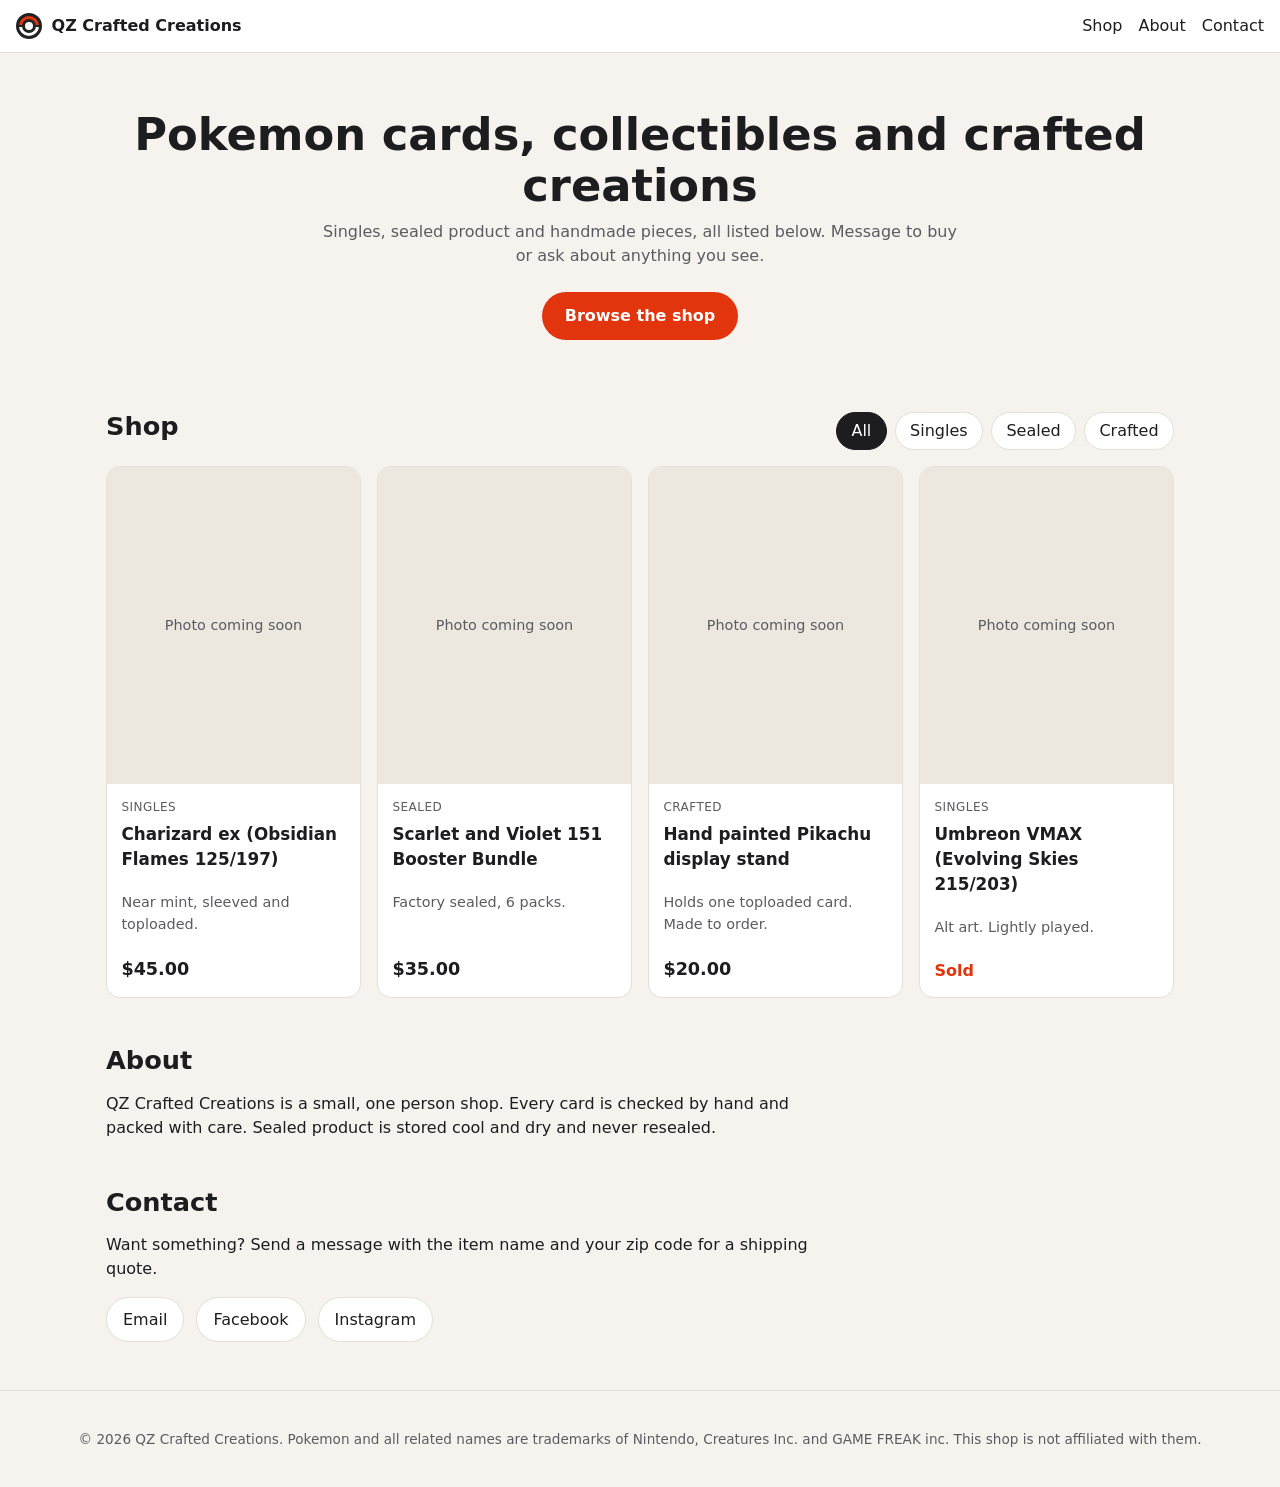
==== index.html @ c879549e "Add QZ Crafted Creations storefront Co-Authored-By: Claude Fable 5.1 <noreply@anthropic.com>" ====
<!doctype html>
<html lang="en">
<head>
  <meta charset="utf-8">
  <meta name="viewport" content="width=device-width, initial-scale=1">
  <title>QZ Crafted Creations</title>
  <meta name="description" content="Pokemon cards, collectibles and crafted creations from QZ Crafted Creations.">
  <link rel="icon" href="data:image/svg+xml,%3Csvg xmlns='http://www.w3.org/2000/svg' viewBox='0 0 32 32'%3E%3Ccircle cx='16' cy='16' r='15' fill='%23e3350d'/%3E%3Cpath d='M1 16h30' stroke='%23222' stroke-width='3'/%3E%3Ccircle cx='16' cy='16' r='5' fill='%23fff' stroke='%23222' stroke-width='3'/%3E%3C/svg%3E">
  <link rel="stylesheet" href="style.css">
</head>
<body>
  <header class="site-header">
    <a class="brand" href="#top">
      <span class="ball" aria-hidden="true"></span>
      <span>QZ Crafted Creations</span>
    </a>
    <nav class="nav">
      <a href="#shop">Shop</a>
      <a href="#about">About</a>
      <a href="#contact">Contact</a>
    </nav>
  </header>

  <main id="top">
    <section class="hero">
      <h1>Pokemon cards, collectibles and crafted creations</h1>
      <p>Singles, sealed product and handmade pieces, all listed below. Message to buy or ask about anything you see.</p>
      <a class="button" href="#shop">Browse the shop</a>
    </section>

    <section id="shop" class="shop">
      <div class="shop-head">
        <h2>Shop</h2>
        <div class="filters" role="group" aria-label="Filter by category">
          <button class="chip is-active" data-filter="all">All</button>
          <button class="chip" data-filter="singles">Singles</button>
          <button class="chip" data-filter="sealed">Sealed</button>
          <button class="chip" data-filter="crafted">Crafted</button>
        </div>
      </div>
      <div id="grid" class="grid" aria-live="polite"></div>
      <p id="empty" class="empty" hidden>Nothing in this category right now. Check back soon.</p>
    </section>

    <section id="about" class="about">
      <h2>About</h2>
      <p>QZ Crafted Creations is a small, one person shop. Every card is checked by hand and packed with care. Sealed product is stored cool and dry and never resealed.</p>
    </section>

    <section id="contact" class="contact">
      <h2>Contact</h2>
      <p>Want something? Send a message with the item name and your zip code for a shipping quote.</p>
      <div class="contact-links" id="contact-links"></div>
    </section>
  </main>

  <footer class="site-footer">
    <p>&copy; <span id="year"></span> QZ Crafted Creations. Pokemon and all related names are trademarks of Nintendo, Creatures Inc. and GAME FREAK inc. This shop is not affiliated with them.</p>
  </footer>

  <script src="site.js"></script>
</body>
</html>
---- style.css ----
:root {
  --bg: #f6f3ee;
  --surface: #ffffff;
  --text: #1d1d1f;
  --muted: #5b5b60;
  --accent: #e3350d;
  --accent-dark: #b52a0a;
  --border: #e4dfd7;
  --radius: 14px;
}

* { box-sizing: border-box; }

html { scroll-behavior: smooth; }

body {
  margin: 0;
  font-family: system-ui, -apple-system, "Segoe UI", Roboto, sans-serif;
  background: var(--bg);
  color: var(--text);
  line-height: 1.5;
}

a { color: var(--accent-dark); }

h1, h2 { line-height: 1.15; margin: 0 0 0.5rem; }
h1 { font-size: clamp(1.8rem, 4vw, 2.8rem); }
h2 { font-size: 1.6rem; }

.site-header {
  position: sticky;
  top: 0;
  z-index: 10;
  display: flex;
  align-items: center;
  justify-content: space-between;
  gap: 1rem;
  padding: 0.8rem 16px;
  background: var(--surface);
  border-bottom: 1px solid var(--border);
}

.brand {
  display: flex;
  align-items: center;
  gap: 0.6rem;
  font-weight: 700;
  text-decoration: none;
  color: var(--text);
}

.ball {
  width: 26px;
  height: 26px;
  border-radius: 50%;
  border: 3px solid #222;
  background: linear-gradient(to bottom, var(--accent) 0 46%, #222 46% 54%, #fff 54%);
  position: relative;
}
.ball::after {
  content: "";
  position: absolute;
  inset: 50% auto auto 50%;
  width: 8px;
  height: 8px;
  transform: translate(-50%, -50%);
  background: #fff;
  border: 3px solid #222;
  border-radius: 50%;
}

.nav { display: flex; gap: 1rem; }
.nav a { text-decoration: none; color: var(--text); font-weight: 500; }
.nav a:hover { color: var(--accent); }

main { max-width: 1100px; margin: 0 auto; padding: 0 16px 3rem; }

.hero {
  text-align: center;
  padding: 3.5rem 0 2.5rem;
}
.hero p { color: var(--muted); max-width: 40rem; margin: 0 auto 1.5rem; }

.button {
  display: inline-block;
  padding: 0.75rem 1.4rem;
  background: var(--accent);
  color: #fff;
  border-radius: 999px;
  font-weight: 600;
  text-decoration: none;
}
.button:hover { background: var(--accent-dark); }

.shop-head {
  display: flex;
  flex-wrap: wrap;
  align-items: center;
  justify-content: space-between;
  gap: 0.75rem;
  margin: 2rem 0 1rem;
}

.filters { display: flex; flex-wrap: wrap; gap: 0.5rem; }
.chip {
  border: 1px solid var(--border);
  background: var(--surface);
  color: var(--text);
  padding: 0.4rem 0.9rem;
  border-radius: 999px;
  cursor: pointer;
  font: inherit;
}
.chip.is-active { background: var(--text); color: #fff; border-color: var(--text); }

.grid {
  display: grid;
  grid-template-columns: repeat(auto-fill, minmax(220px, 1fr));
  gap: 1rem;
}

.card {
  background: var(--surface);
  border: 1px solid var(--border);
  border-radius: var(--radius);
  overflow: hidden;
  display: flex;
  flex-direction: column;
}
.card img, .card .placeholder {
  width: 100%;
  aspect-ratio: 4 / 5;
  object-fit: cover;
  background: #ece7df;
  display: block;
}
.card .placeholder {
  display: grid;
  place-items: center;
  color: var(--muted);
  font-size: 0.9rem;
}
.card-body { padding: 0.9rem; display: flex; flex-direction: column; gap: 0.35rem; flex: 1; }
.card h3 { margin: 0; font-size: 1.05rem; }
.card .meta { color: var(--muted); font-size: 0.9rem; }
.card .price { font-weight: 700; font-size: 1.1rem; margin-top: auto; }
.card .sold { color: var(--accent); font-weight: 600; }
.tag {
  display: inline-block;
  font-size: 0.75rem;
  text-transform: uppercase;
  letter-spacing: 0.04em;
  color: var(--muted);
}

.empty { color: var(--muted); text-align: center; padding: 2rem 0; }

.about, .contact { margin-top: 3rem; max-width: 46rem; }
.contact-links { display: flex; flex-wrap: wrap; gap: 0.75rem; margin-top: 0.5rem; }
.contact-links a {
  padding: 0.6rem 1rem;
  border: 1px solid var(--border);
  border-radius: 999px;
  background: var(--surface);
  text-decoration: none;
  color: var(--text);
  font-weight: 500;
}
.contact-links a:hover { border-color: var(--accent); color: var(--accent); }

.site-footer {
  border-top: 1px solid var(--border);
  padding: 1.5rem 16px;
  text-align: center;
  color: var(--muted);
  font-size: 0.85rem;
}

@media (max-width: 520px) {
  .nav { gap: 0.75rem; font-size: 0.95rem; }
  .hero { padding: 2.5rem 0 2rem; }
}
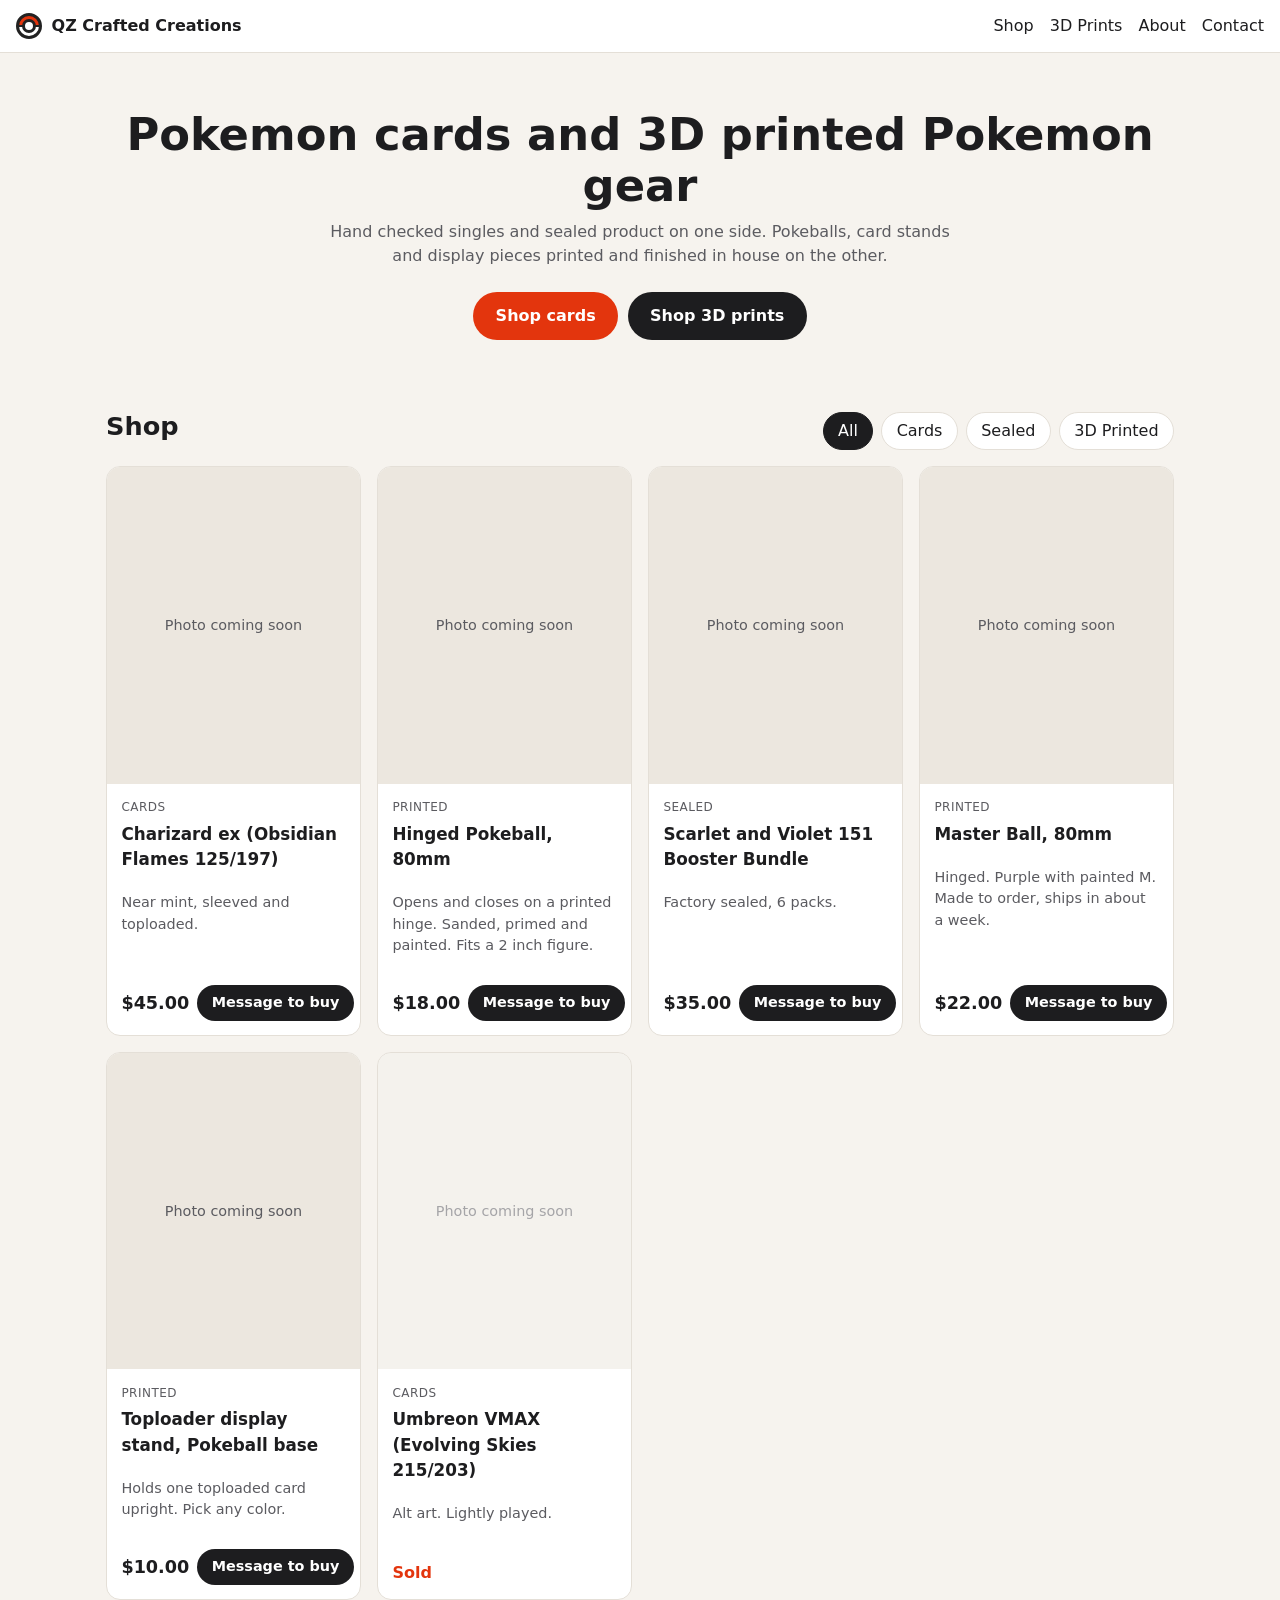
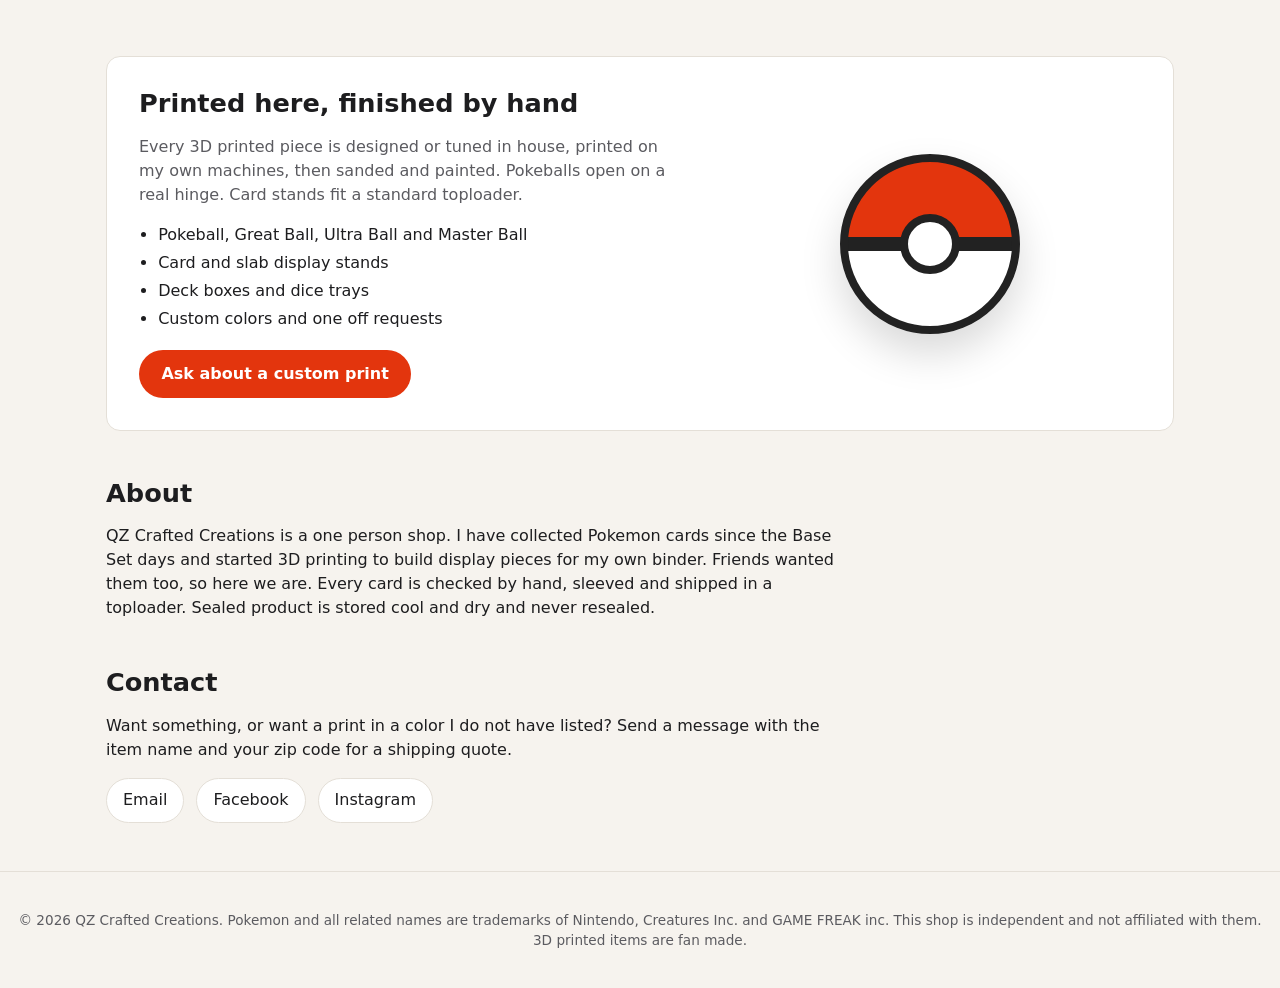
==== commit 37f5638f: "Rework copy and categories for cards and 3D printed gear Co-Authored-By: Claude Fable 5.1 <noreply@a" ====
--- a/index.html
+++ b/index.html
@@ -4,7 +4,7 @@
   <meta charset="utf-8">
   <meta name="viewport" content="width=device-width, initial-scale=1">
   <title>QZ Crafted Creations</title>
-  <meta name="description" content="Pokemon cards, collectibles and crafted creations from QZ Crafted Creations.">
+  <meta name="description" content="Pokemon cards and 3D printed Pokemon gear from QZ Crafted Creations. Singles, sealed product, Pokeballs, stands and custom prints.">
   <link rel="icon" href="data:image/svg+xml,%3Csvg xmlns='http://www.w3.org/2000/svg' viewBox='0 0 32 32'%3E%3Ccircle cx='16' cy='16' r='15' fill='%23e3350d'/%3E%3Cpath d='M1 16h30' stroke='%23222' stroke-width='3'/%3E%3Ccircle cx='16' cy='16' r='5' fill='%23fff' stroke='%23222' stroke-width='3'/%3E%3C/svg%3E">
   <link rel="stylesheet" href="style.css">
 </head>
@@ -16,6 +16,7 @@
     </a>
     <nav class="nav">
       <a href="#shop">Shop</a>
+      <a href="#prints">3D Prints</a>
       <a href="#about">About</a>
       <a href="#contact">Contact</a>
     </nav>
@@ -23,9 +24,12 @@
 
   <main id="top">
     <section class="hero">
-      <h1>Pokemon cards, collectibles and crafted creations</h1>
-      <p>Singles, sealed product and handmade pieces, all listed below. Message to buy or ask about anything you see.</p>
-      <a class="button" href="#shop">Browse the shop</a>
+      <h1>Pokemon cards and 3D printed Pokemon gear</h1>
+      <p>Hand checked singles and sealed product on one side. Pokeballs, card stands and display pieces printed and finished in house on the other.</p>
+      <div class="hero-actions">
+        <a class="button" href="#shop" data-jump="cards">Shop cards</a>
+        <a class="button button-alt" href="#shop" data-jump="printed">Shop 3D prints</a>
+      </div>
     </section>
 
     <section id="shop" class="shop">
@@ -33,29 +37,46 @@
         <h2>Shop</h2>
         <div class="filters" role="group" aria-label="Filter by category">
           <button class="chip is-active" data-filter="all">All</button>
-          <button class="chip" data-filter="singles">Singles</button>
+          <button class="chip" data-filter="cards">Cards</button>
           <button class="chip" data-filter="sealed">Sealed</button>
-          <button class="chip" data-filter="crafted">Crafted</button>
+          <button class="chip" data-filter="printed">3D Printed</button>
         </div>
       </div>
       <div id="grid" class="grid" aria-live="polite"></div>
       <p id="empty" class="empty" hidden>Nothing in this category right now. Check back soon.</p>
     </section>
 
+    <section id="prints" class="prints">
+      <div class="prints-text">
+        <h2>Printed here, finished by hand</h2>
+        <p>Every 3D printed piece is designed or tuned in house, printed on my own machines, then sanded and painted. Pokeballs open on a real hinge. Card stands fit a standard toploader.</p>
+        <ul class="prints-list">
+          <li>Pokeball, Great Ball, Ultra Ball and Master Ball</li>
+          <li>Card and slab display stands</li>
+          <li>Deck boxes and dice trays</li>
+          <li>Custom colors and one off requests</li>
+        </ul>
+        <a class="button" href="#contact">Ask about a custom print</a>
+      </div>
+      <div class="prints-art" aria-hidden="true">
+        <span class="ball big"></span>
+      </div>
+    </section>
+
     <section id="about" class="about">
       <h2>About</h2>
-      <p>QZ Crafted Creations is a small, one person shop. Every card is checked by hand and packed with care. Sealed product is stored cool and dry and never resealed.</p>
+      <p>QZ Crafted Creations is a one person shop. I have collected Pokemon cards since the Base Set days and started 3D printing to build display pieces for my own binder. Friends wanted them too, so here we are. Every card is checked by hand, sleeved and shipped in a toploader. Sealed product is stored cool and dry and never resealed.</p>
     </section>
 
     <section id="contact" class="contact">
       <h2>Contact</h2>
-      <p>Want something? Send a message with the item name and your zip code for a shipping quote.</p>
+      <p>Want something, or want a print in a color I do not have listed? Send a message with the item name and your zip code for a shipping quote.</p>
       <div class="contact-links" id="contact-links"></div>
     </section>
   </main>
 
   <footer class="site-footer">
-    <p>&copy; <span id="year"></span> QZ Crafted Creations. Pokemon and all related names are trademarks of Nintendo, Creatures Inc. and GAME FREAK inc. This shop is not affiliated with them.</p>
+    <p>&copy; <span id="year"></span> QZ Crafted Creations. Pokemon and all related names are trademarks of Nintendo, Creatures Inc. and GAME FREAK inc. This shop is independent and not affiliated with them. 3D printed items are fan made.</p>
   </footer>
 
   <script src="site.js"></script>
--- a/style.css
+++ b/style.css
@@ -91,6 +91,33 @@
   text-decoration: none;
 }
 .button:hover { background: var(--accent-dark); }
+.button-alt { background: var(--text); }
+.button-alt:hover { background: #000; }
+.hero-actions { display: flex; flex-wrap: wrap; justify-content: center; gap: 0.6rem; }
+
+.prints {
+  margin-top: 3.5rem;
+  display: grid;
+  grid-template-columns: 1.3fr 1fr;
+  gap: 2rem;
+  align-items: center;
+  background: var(--surface);
+  border: 1px solid var(--border);
+  border-radius: var(--radius);
+  padding: 2rem;
+}
+.prints p { color: var(--muted); }
+.prints-list { padding-left: 1.2rem; margin: 0 0 1.2rem; color: var(--text); }
+.prints-list li { margin: 0.25rem 0; }
+.prints-art { display: grid; place-items: center; }
+.ball.big { width: 180px; height: 180px; border-width: 8px; box-shadow: 0 20px 40px rgba(0,0,0,0.15); }
+.ball.big::after { width: 44px; height: 44px; border-width: 8px; }
+@media (max-width: 720px) {
+  .prints { grid-template-columns: 1fr; padding: 1.4rem; }
+  .prints-art { order: -1; }
+  .ball.big { width: 120px; height: 120px; }
+  .ball.big::after { width: 30px; height: 30px; border-width: 6px; }
+}
 
 .shop-head {
   display: flex;
@@ -143,8 +170,30 @@
 .card-body { padding: 0.9rem; display: flex; flex-direction: column; gap: 0.35rem; flex: 1; }
 .card h3 { margin: 0; font-size: 1.05rem; }
 .card .meta { color: var(--muted); font-size: 0.9rem; }
-.card .price { font-weight: 700; font-size: 1.1rem; margin-top: auto; }
+.card-foot {
+  margin-top: auto;
+  padding-top: 0.5rem;
+  display: flex;
+  align-items: center;
+  justify-content: space-between;
+  gap: 0.5rem;
+}
+.card .price { font-weight: 700; font-size: 1.1rem; }
 .card .sold { color: var(--accent); font-weight: 600; }
+.card.is-sold img, .card.is-sold .placeholder { opacity: 0.55; }
+.buy {
+  padding: 0.45rem 0.9rem;
+  border-radius: 999px;
+  background: var(--accent);
+  color: #fff;
+  font-weight: 600;
+  font-size: 0.9rem;
+  text-decoration: none;
+  white-space: nowrap;
+}
+.buy:hover { background: var(--accent-dark); }
+.buy-alt { background: var(--text); }
+.buy-alt:hover { background: #000; }
 .tag {
   display: inline-block;
   font-size: 0.75rem;
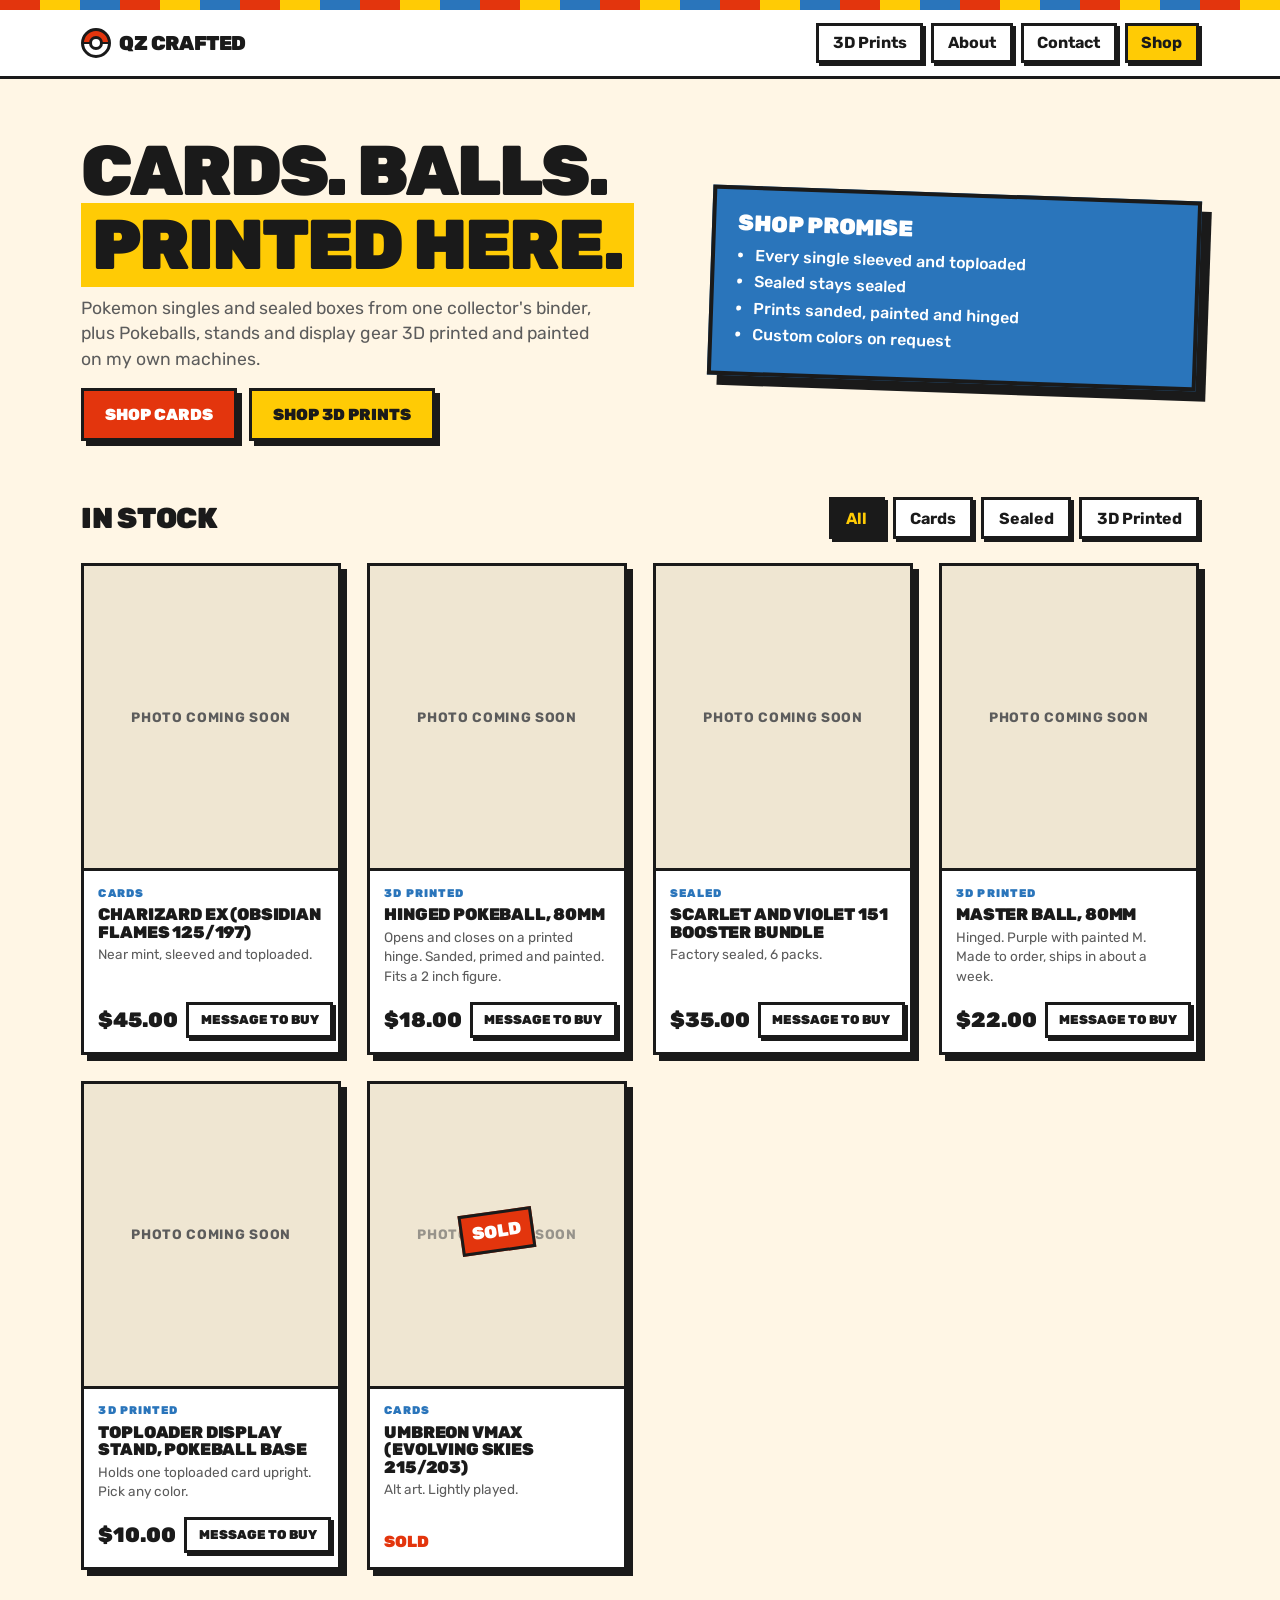
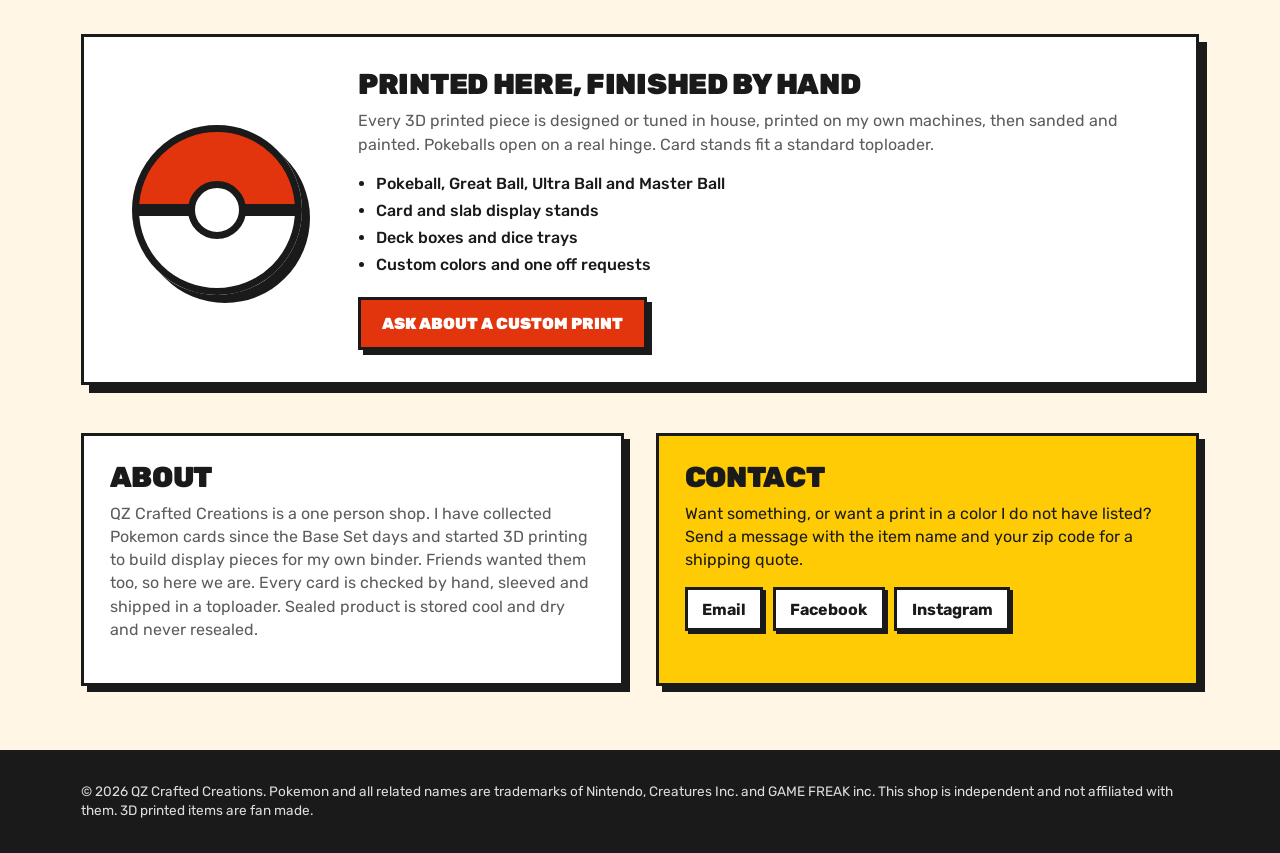
==== commit a3094074: "Restyle the storefront in the Retro Bold direction Co-Authored-By: Claude Fable 5.1 <noreply@anthrop" ====
--- a/index.html
+++ b/index.html
@@ -5,36 +5,54 @@
   <meta name="viewport" content="width=device-width, initial-scale=1">
   <title>QZ Crafted Creations</title>
   <meta name="description" content="Pokemon cards and 3D printed Pokemon gear from QZ Crafted Creations. Singles, sealed product, Pokeballs, stands and custom prints.">
+  <meta name="theme-color" content="#fff6e5">
   <link rel="icon" href="data:image/svg+xml,%3Csvg xmlns='http://www.w3.org/2000/svg' viewBox='0 0 32 32'%3E%3Ccircle cx='16' cy='16' r='15' fill='%23e3350d'/%3E%3Cpath d='M1 16h30' stroke='%23222' stroke-width='3'/%3E%3Ccircle cx='16' cy='16' r='5' fill='%23fff' stroke='%23222' stroke-width='3'/%3E%3C/svg%3E">
+  <link rel="preconnect" href="https://fonts.googleapis.com">
+  <link rel="preconnect" href="https://fonts.gstatic.com" crossorigin>
+  <link href="https://fonts.googleapis.com/css2?family=Rubik:wght@500;700;900&display=swap" rel="stylesheet">
   <link rel="stylesheet" href="style.css">
 </head>
 <body>
+  <div class="stripe" aria-hidden="true"></div>
   <header class="site-header">
-    <a class="brand" href="#top">
-      <span class="ball" aria-hidden="true"></span>
-      <span>QZ Crafted Creations</span>
-    </a>
-    <nav class="nav">
-      <a href="#shop">Shop</a>
-      <a href="#prints">3D Prints</a>
-      <a href="#about">About</a>
-      <a href="#contact">Contact</a>
-    </nav>
+    <div class="wrap header-row">
+      <a class="brand" href="#top">
+        <span class="ball" aria-hidden="true"></span>
+        <span>QZ Crafted</span>
+      </a>
+      <nav class="nav" aria-label="Main">
+        <a href="#prints">3D Prints</a>
+        <a href="#about">About</a>
+        <a href="#contact">Contact</a>
+        <a class="hot" href="#shop">Shop</a>
+      </nav>
+    </div>
   </header>
 
-  <main id="top">
+  <main id="top" class="wrap">
     <section class="hero">
-      <h1>Pokemon cards and 3D printed Pokemon gear</h1>
-      <p>Hand checked singles and sealed product on one side. Pokeballs, card stands and display pieces printed and finished in house on the other.</p>
-      <div class="hero-actions">
-        <a class="button" href="#shop" data-jump="cards">Shop cards</a>
-        <a class="button button-alt" href="#shop" data-jump="printed">Shop 3D prints</a>
+      <div>
+        <h1>Cards. Balls. <mark>Printed here.</mark></h1>
+        <p>Pokemon singles and sealed boxes from one collector's binder, plus Pokeballs, stands and display gear 3D printed and painted on my own machines.</p>
+        <div class="hero-actions">
+          <a class="btn" href="#shop" data-jump="cards">Shop cards</a>
+          <a class="btn btn-yellow" href="#shop" data-jump="printed">Shop 3D prints</a>
+        </div>
+      </div>
+      <div class="poster">
+        <h2>Shop promise</h2>
+        <ul>
+          <li>Every single sleeved and toploaded</li>
+          <li>Sealed stays sealed</li>
+          <li>Prints sanded, painted and hinged</li>
+          <li>Custom colors on request</li>
+        </ul>
       </div>
     </section>
 
     <section id="shop" class="shop">
-      <div class="shop-head">
-        <h2>Shop</h2>
+      <div class="bar">
+        <h2>In stock</h2>
         <div class="filters" role="group" aria-label="Filter by category">
           <button class="chip is-active" data-filter="all">All</button>
           <button class="chip" data-filter="cards">Cards</button>
@@ -47,6 +65,9 @@
     </section>
 
     <section id="prints" class="prints">
+      <div class="prints-art" aria-hidden="true">
+        <span class="ball big"></span>
+      </div>
       <div class="prints-text">
         <h2>Printed here, finished by hand</h2>
         <p>Every 3D printed piece is designed or tuned in house, printed on my own machines, then sanded and painted. Pokeballs open on a real hinge. Card stands fit a standard toploader.</p>
@@ -56,27 +77,27 @@
           <li>Deck boxes and dice trays</li>
           <li>Custom colors and one off requests</li>
         </ul>
-        <a class="button" href="#contact">Ask about a custom print</a>
-      </div>
-      <div class="prints-art" aria-hidden="true">
-        <span class="ball big"></span>
+        <a class="btn" href="#contact">Ask about a custom print</a>
       </div>
     </section>
 
-    <section id="about" class="about">
-      <h2>About</h2>
-      <p>QZ Crafted Creations is a one person shop. I have collected Pokemon cards since the Base Set days and started 3D printing to build display pieces for my own binder. Friends wanted them too, so here we are. Every card is checked by hand, sleeved and shipped in a toploader. Sealed product is stored cool and dry and never resealed.</p>
-    </section>
-
-    <section id="contact" class="contact">
-      <h2>Contact</h2>
-      <p>Want something, or want a print in a color I do not have listed? Send a message with the item name and your zip code for a shipping quote.</p>
-      <div class="contact-links" id="contact-links"></div>
+    <section class="two-col">
+      <div id="about" class="panel">
+        <h2>About</h2>
+        <p>QZ Crafted Creations is a one person shop. I have collected Pokemon cards since the Base Set days and started 3D printing to build display pieces for my own binder. Friends wanted them too, so here we are. Every card is checked by hand, sleeved and shipped in a toploader. Sealed product is stored cool and dry and never resealed.</p>
+      </div>
+      <div id="contact" class="panel panel-yellow">
+        <h2>Contact</h2>
+        <p>Want something, or want a print in a color I do not have listed? Send a message with the item name and your zip code for a shipping quote.</p>
+        <div class="contact-links" id="contact-links"></div>
+      </div>
     </section>
   </main>
 
   <footer class="site-footer">
-    <p>&copy; <span id="year"></span> QZ Crafted Creations. Pokemon and all related names are trademarks of Nintendo, Creatures Inc. and GAME FREAK inc. This shop is independent and not affiliated with them. 3D printed items are fan made.</p>
+    <div class="wrap">
+      <p>&copy; <span id="year"></span> QZ Crafted Creations. Pokemon and all related names are trademarks of Nintendo, Creatures Inc. and GAME FREAK inc. This shop is independent and not affiliated with them. 3D printed items are fan made.</p>
+    </div>
   </footer>
 
   <script src="site.js"></script>
--- a/style.css
+++ b/style.css
@@ -1,12 +1,13 @@
 :root {
-  --bg: #f6f3ee;
-  --surface: #ffffff;
-  --text: #1d1d1f;
-  --muted: #5b5b60;
-  --accent: #e3350d;
-  --accent-dark: #b52a0a;
-  --border: #e4dfd7;
-  --radius: 14px;
+  --bg: #fff6e5;
+  --paper: #ffffff;
+  --ink: #1a1a1a;
+  --red: #e3350d;
+  --red-dark: #b52a0a;
+  --yellow: #ffcb05;
+  --blue: #2a75bb;
+  --muted: #5c5c5c;
+  --shadow: 3px 3px 0 var(--ink);
 }
 
 * { box-sizing: border-box; }
@@ -15,217 +16,300 @@
 
 body {
   margin: 0;
-  font-family: system-ui, -apple-system, "Segoe UI", Roboto, sans-serif;
   background: var(--bg);
-  color: var(--text);
-  line-height: 1.5;
-}
-
-a { color: var(--accent-dark); }
-
-h1, h2 { line-height: 1.15; margin: 0 0 0.5rem; }
-h1 { font-size: clamp(1.8rem, 4vw, 2.8rem); }
-h2 { font-size: 1.6rem; }
+  color: var(--ink);
+  font-family: Rubik, system-ui, -apple-system, "Segoe UI", sans-serif;
+  line-height: 1.45;
+}
+
+h1, h2, h3 { margin: 0; line-height: 1.05; font-weight: 900; }
+h2 { font-size: 1.8rem; text-transform: uppercase; letter-spacing: -0.01em; }
+p { margin: 0 0 1rem; }
+a { color: inherit; text-decoration: none; }
+ul { margin: 0; padding-left: 1.1rem; }
+
+.wrap { max-width: 1150px; margin: 0 auto; padding: 0 16px; }
+
+.stripe {
+  height: 10px;
+  background: repeating-linear-gradient(90deg, var(--red) 0 40px, var(--yellow) 40px 80px, var(--blue) 80px 120px);
+}
 
 .site-header {
   position: sticky;
   top: 0;
   z-index: 10;
+  background: var(--paper);
+  border-bottom: 3px solid var(--ink);
+}
+.header-row {
   display: flex;
   align-items: center;
   justify-content: space-between;
   gap: 1rem;
-  padding: 0.8rem 16px;
-  background: var(--surface);
-  border-bottom: 1px solid var(--border);
+  height: 66px;
 }
 
 .brand {
   display: flex;
   align-items: center;
-  gap: 0.6rem;
-  font-weight: 700;
-  text-decoration: none;
-  color: var(--text);
+  gap: 0.5rem;
+  font-weight: 900;
+  font-size: 1.25rem;
+  text-transform: uppercase;
+  letter-spacing: -0.02em;
 }
 
 .ball {
-  width: 26px;
-  height: 26px;
+  width: 30px;
+  height: 30px;
   border-radius: 50%;
-  border: 3px solid #222;
-  background: linear-gradient(to bottom, var(--accent) 0 46%, #222 46% 54%, #fff 54%);
+  border: 3px solid var(--ink);
+  background: linear-gradient(to bottom, var(--red) 0 46%, var(--ink) 46% 54%, #fff 54%);
   position: relative;
+  flex: none;
 }
 .ball::after {
   content: "";
   position: absolute;
-  inset: 50% auto auto 50%;
+  left: 50%;
+  top: 50%;
   width: 8px;
   height: 8px;
   transform: translate(-50%, -50%);
   background: #fff;
-  border: 3px solid #222;
+  border: 3px solid var(--ink);
   border-radius: 50%;
 }
-
-.nav { display: flex; gap: 1rem; }
-.nav a { text-decoration: none; color: var(--text); font-weight: 500; }
-.nav a:hover { color: var(--accent); }
-
-main { max-width: 1100px; margin: 0 auto; padding: 0 16px 3rem; }
+.ball.big { width: 170px; height: 170px; border-width: 7px; box-shadow: 8px 8px 0 var(--ink); }
+.ball.big::after { width: 44px; height: 44px; border-width: 7px; }
+
+.nav { display: flex; gap: 0.5rem; }
+.nav a {
+  border: 3px solid var(--ink);
+  padding: 0.35rem 0.85rem;
+  background: #fff;
+  font-weight: 700;
+  box-shadow: var(--shadow);
+}
+.nav a.hot { background: var(--yellow); }
+.nav a:active { transform: translate(2px, 2px); box-shadow: 1px 1px 0 var(--ink); }
 
 .hero {
+  display: grid;
+  grid-template-columns: 1.1fr 0.9fr;
+  gap: 2rem;
+  align-items: center;
+  padding: 3.5rem 0 2.5rem;
+}
+.hero h1 {
+  font-size: clamp(2.5rem, 6vw, 4.4rem);
+  text-transform: uppercase;
+  letter-spacing: -0.03em;
+  margin-bottom: 0.8rem;
+}
+.hero h1 mark { background: var(--yellow); color: inherit; padding: 0 0.15em; }
+.hero p { font-size: 1.1rem; color: var(--muted); max-width: 32rem; }
+.hero-actions { display: flex; flex-wrap: wrap; gap: 0.8rem; }
+
+.btn {
+  display: inline-block;
+  background: var(--red);
+  color: #fff;
+  border: 3px solid var(--ink);
+  padding: 0.75rem 1.3rem;
+  font-weight: 900;
+  text-transform: uppercase;
+  box-shadow: 5px 5px 0 var(--ink);
+}
+.btn:hover { background: var(--red-dark); }
+.btn:active { transform: translate(3px, 3px); box-shadow: 2px 2px 0 var(--ink); }
+.btn-yellow { background: var(--yellow); color: var(--ink); }
+.btn-yellow:hover { background: #e6b600; }
+
+.poster {
+  background: var(--blue);
+  border: 4px solid var(--ink);
+  box-shadow: 10px 10px 0 var(--ink);
+  padding: 1.4rem;
+  color: #fff;
+  transform: rotate(2deg);
+}
+.poster h2 { font-size: 1.4rem; margin-bottom: 0.5rem; }
+.poster ul { font-weight: 500; }
+.poster li { margin: 0.2rem 0; }
+
+.bar {
+  display: flex;
+  flex-wrap: wrap;
+  gap: 0.6rem;
+  align-items: center;
+  justify-content: space-between;
+  margin: 1rem 0 1.5rem;
+}
+.filters { display: flex; gap: 0.5rem; flex-wrap: wrap; }
+.chip {
+  font: inherit;
+  font-weight: 700;
+  border: 3px solid var(--ink);
+  background: #fff;
+  color: var(--ink);
+  padding: 0.4rem 0.9rem;
+  cursor: pointer;
+  box-shadow: var(--shadow);
+}
+.chip.is-active { background: var(--ink); color: var(--yellow); }
+
+.grid {
+  display: grid;
+  grid-template-columns: repeat(auto-fill, minmax(230px, 1fr));
+  gap: 1.6rem;
+}
+
+.card {
+  background: var(--paper);
+  border: 3px solid var(--ink);
+  box-shadow: 6px 6px 0 var(--ink);
+  display: flex;
+  flex-direction: column;
+}
+.media {
+  position: relative;
+  border-bottom: 3px solid var(--ink);
+  aspect-ratio: 5 / 6;
+  background: #efe6d2;
+}
+.media img {
+  width: 100%;
+  height: 100%;
+  object-fit: cover;
+  display: block;
+}
+.placeholder {
+  height: 100%;
+  display: grid;
+  place-items: center;
   text-align: center;
-  padding: 3.5rem 0 2.5rem;
-}
-.hero p { color: var(--muted); max-width: 40rem; margin: 0 auto 1.5rem; }
-
-.button {
-  display: inline-block;
-  padding: 0.75rem 1.4rem;
-  background: var(--accent);
+  padding: 0.5rem;
+  color: var(--muted);
+  font-weight: 700;
+  font-size: 0.85rem;
+  text-transform: uppercase;
+  letter-spacing: 0.05em;
+}
+.stamp {
+  position: absolute;
+  top: -10px;
+  right: -10px;
+  background: var(--yellow);
+  border: 3px solid var(--ink);
+  padding: 0.3rem 0.6rem;
+  font-weight: 900;
+  font-size: 0.75rem;
+  text-transform: uppercase;
+  transform: rotate(6deg);
+}
+.stamp.sold {
+  background: var(--red);
   color: #fff;
-  border-radius: 999px;
-  font-weight: 600;
-  text-decoration: none;
-}
-.button:hover { background: var(--accent-dark); }
-.button-alt { background: var(--text); }
-.button-alt:hover { background: #000; }
-.hero-actions { display: flex; flex-wrap: wrap; justify-content: center; gap: 0.6rem; }
-
-.prints {
-  margin-top: 3.5rem;
-  display: grid;
-  grid-template-columns: 1.3fr 1fr;
-  gap: 2rem;
-  align-items: center;
-  background: var(--surface);
-  border: 1px solid var(--border);
-  border-radius: var(--radius);
-  padding: 2rem;
-}
-.prints p { color: var(--muted); }
-.prints-list { padding-left: 1.2rem; margin: 0 0 1.2rem; color: var(--text); }
-.prints-list li { margin: 0.25rem 0; }
-.prints-art { display: grid; place-items: center; }
-.ball.big { width: 180px; height: 180px; border-width: 8px; box-shadow: 0 20px 40px rgba(0,0,0,0.15); }
-.ball.big::after { width: 44px; height: 44px; border-width: 8px; }
-@media (max-width: 720px) {
-  .prints { grid-template-columns: 1fr; padding: 1.4rem; }
-  .prints-art { order: -1; }
-  .ball.big { width: 120px; height: 120px; }
-  .ball.big::after { width: 30px; height: 30px; border-width: 6px; }
-}
-
-.shop-head {
-  display: flex;
-  flex-wrap: wrap;
-  align-items: center;
-  justify-content: space-between;
-  gap: 0.75rem;
-  margin: 2rem 0 1rem;
-}
-
-.filters { display: flex; flex-wrap: wrap; gap: 0.5rem; }
-.chip {
-  border: 1px solid var(--border);
-  background: var(--surface);
-  color: var(--text);
-  padding: 0.4rem 0.9rem;
-  border-radius: 999px;
-  cursor: pointer;
-  font: inherit;
-}
-.chip.is-active { background: var(--text); color: #fff; border-color: var(--text); }
-
-.grid {
-  display: grid;
-  grid-template-columns: repeat(auto-fill, minmax(220px, 1fr));
-  gap: 1rem;
-}
-
-.card {
-  background: var(--surface);
-  border: 1px solid var(--border);
-  border-radius: var(--radius);
-  overflow: hidden;
-  display: flex;
-  flex-direction: column;
-}
-.card img, .card .placeholder {
-  width: 100%;
-  aspect-ratio: 4 / 5;
-  object-fit: cover;
-  background: #ece7df;
-  display: block;
-}
-.card .placeholder {
-  display: grid;
-  place-items: center;
-  color: var(--muted);
-  font-size: 0.9rem;
-}
-.card-body { padding: 0.9rem; display: flex; flex-direction: column; gap: 0.35rem; flex: 1; }
-.card h3 { margin: 0; font-size: 1.05rem; }
-.card .meta { color: var(--muted); font-size: 0.9rem; }
+  font-size: 1.1rem;
+  top: 42%;
+  right: auto;
+  left: 50%;
+  transform: translateX(-50%) rotate(-8deg);
+}
+.card.is-sold .media img, .card.is-sold .placeholder { filter: grayscale(1) opacity(0.6); }
+
+.card-body { padding: 0.9rem; display: flex; flex-direction: column; gap: 0.25rem; flex: 1; }
+.tag { font-size: 0.7rem; font-weight: 900; text-transform: uppercase; color: var(--blue); letter-spacing: 0.1em; }
+.card h3 { font-size: 1.05rem; text-transform: uppercase; letter-spacing: -0.01em; }
+.meta { color: var(--muted); font-size: 0.85rem; margin: 0; }
 .card-foot {
   margin-top: auto;
-  padding-top: 0.5rem;
+  padding-top: 0.7rem;
   display: flex;
   align-items: center;
   justify-content: space-between;
   gap: 0.5rem;
 }
-.card .price { font-weight: 700; font-size: 1.1rem; }
-.card .sold { color: var(--accent); font-weight: 600; }
-.card.is-sold img, .card.is-sold .placeholder { opacity: 0.55; }
+.price { font-weight: 900; font-size: 1.3rem; }
 .buy {
+  border: 3px solid var(--ink);
+  padding: 0.35rem 0.7rem;
+  font-weight: 900;
+  font-size: 0.8rem;
+  text-transform: uppercase;
+  background: var(--yellow);
+  box-shadow: var(--shadow);
+  white-space: nowrap;
+}
+.buy:active { transform: translate(2px, 2px); box-shadow: 1px 1px 0 var(--ink); }
+.buy-alt { background: #fff; }
+.sold { color: var(--red); font-weight: 900; text-transform: uppercase; }
+
+.empty { color: var(--muted); text-align: center; padding: 2rem 0; font-weight: 700; }
+
+.prints {
+  margin-top: 4rem;
+  display: grid;
+  grid-template-columns: auto 1fr;
+  gap: 2.5rem;
+  align-items: center;
+  background: var(--paper);
+  border: 3px solid var(--ink);
+  box-shadow: 8px 8px 0 var(--ink);
+  padding: 2rem;
+}
+.prints-art { display: grid; place-items: center; padding: 0.5rem 1rem; }
+.prints p { color: var(--muted); }
+.prints-list { margin: 0 0 1.3rem; font-weight: 500; }
+.prints-list li { margin: 0.25rem 0; }
+.prints h2 { margin-bottom: 0.6rem; }
+
+.two-col {
+  display: grid;
+  grid-template-columns: 1fr 1fr;
+  gap: 2rem;
+  margin: 3rem 0 4rem;
+}
+.panel {
+  border: 3px solid var(--ink);
+  background: var(--paper);
+  box-shadow: 6px 6px 0 var(--ink);
+  padding: 1.6rem;
+}
+.panel h2 { margin-bottom: 0.6rem; }
+.panel p { color: var(--muted); }
+.panel-yellow { background: var(--yellow); }
+.panel-yellow p { color: var(--ink); }
+.contact-links { display: flex; flex-wrap: wrap; gap: 0.6rem; }
+.contact-links a {
+  border: 3px solid var(--ink);
+  background: #fff;
   padding: 0.45rem 0.9rem;
-  border-radius: 999px;
-  background: var(--accent);
+  font-weight: 700;
+  box-shadow: var(--shadow);
+}
+.contact-links a:active { transform: translate(2px, 2px); box-shadow: 1px 1px 0 var(--ink); }
+
+.site-footer {
+  background: var(--ink);
   color: #fff;
-  font-weight: 600;
-  font-size: 0.9rem;
-  text-decoration: none;
-  white-space: nowrap;
-}
-.buy:hover { background: var(--accent-dark); }
-.buy-alt { background: var(--text); }
-.buy-alt:hover { background: #000; }
-.tag {
-  display: inline-block;
-  font-size: 0.75rem;
-  text-transform: uppercase;
-  letter-spacing: 0.04em;
-  color: var(--muted);
-}
-
-.empty { color: var(--muted); text-align: center; padding: 2rem 0; }
-
-.about, .contact { margin-top: 3rem; max-width: 46rem; }
-.contact-links { display: flex; flex-wrap: wrap; gap: 0.75rem; margin-top: 0.5rem; }
-.contact-links a {
-  padding: 0.6rem 1rem;
-  border: 1px solid var(--border);
-  border-radius: 999px;
-  background: var(--surface);
-  text-decoration: none;
-  color: var(--text);
-  font-weight: 500;
-}
-.contact-links a:hover { border-color: var(--accent); color: var(--accent); }
-
-.site-footer {
-  border-top: 1px solid var(--border);
-  padding: 1.5rem 16px;
-  text-align: center;
-  color: var(--muted);
+  padding: 2rem 0;
   font-size: 0.85rem;
 }
-
-@media (max-width: 520px) {
-  .nav { gap: 0.75rem; font-size: 0.95rem; }
-  .hero { padding: 2.5rem 0 2rem; }
-}
+.site-footer p { margin: 0; opacity: 0.85; }
+
+@media (max-width: 820px) {
+  .hero { grid-template-columns: 1fr; padding: 2.5rem 0 2rem; }
+  .poster { transform: none; margin-top: 1rem; box-shadow: 6px 6px 0 var(--ink); }
+  .nav a:not(.hot) { display: none; }
+  .prints { grid-template-columns: 1fr; padding: 1.5rem; gap: 1.5rem; }
+  .prints-art { order: -1; }
+  .ball.big { width: 120px; height: 120px; border-width: 6px; }
+  .ball.big::after { width: 30px; height: 30px; border-width: 6px; }
+  .two-col { grid-template-columns: 1fr; }
+  .grid { grid-template-columns: repeat(auto-fill, minmax(160px, 1fr)); gap: 1.2rem; }
+  .card { box-shadow: 4px 4px 0 var(--ink); }
+  .card-foot { flex-direction: column; align-items: flex-start; }
+}
